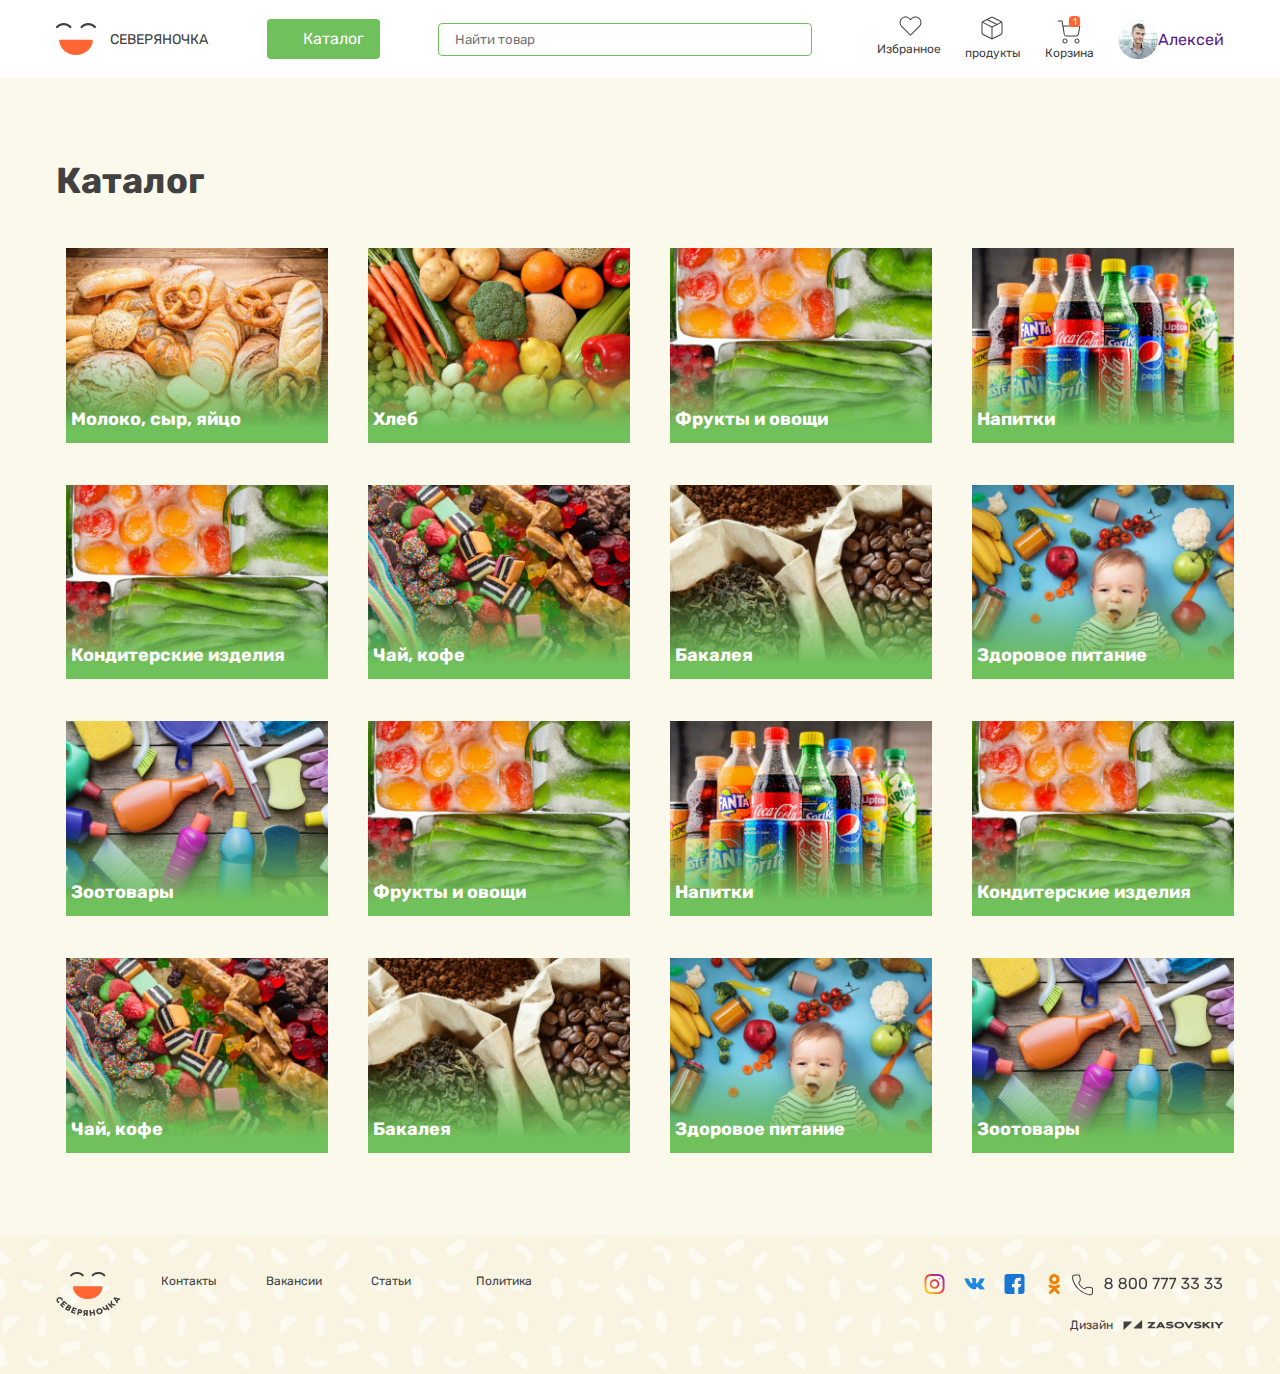
==== catigori.html @ 2631bc3a "first commit" ====
<!DOCTYPE html>
<html lang="en">
<head>
    <meta charset="UTF-8">
    <meta http-equiv="X-UA-Compatible" content="IE=edge">
    <meta name="viewport" content="width=device-width, initial-scale=1.0">
    <link
    rel="stylesheet"
    href="https://unicons.iconscout.com/release/v4.0.0/css/line.css"
  />
  <link rel="stylesheet" href="./css/compressed/caticory.min.css" />
    <title>Catigori</title>
</head>
<body>
    <header>
        <div class="container">
          <nav>
            <div class="right">
              <img src="./images/logo.svg" alt="logo" />
              <a href="./index.html">СЕВЕРЯНОЧКА</a>
            </div>
            <div class="buttton">
              <div class="toggl">
                <button id="toggle"><i class="uil uil-bars"></i></button>
                <div class="dropdown">
                  <div class="container drob1">
                    <ul class="dr1">
                      <li><a href="#">Молоко, сыр, яйцо</a></li>
                      <li><a href="#">Хлеб</a></li>
                      <li><a href="#">Фрукты и овощи</a></li>
                      <li><a href="#">Замороженные продукты</a></li>
                    </ul>
                    <ul class="dr2">
                      <li><a href="#">Напитки</a></li>
                      <li><a href="#">Кондитерские изделия</a></li>
                      <li><a href="#">Чай, кофе</a></li>
                    </ul>
                    <ul class="dr3">
                      <li><a href="#">Бакалея</a></li>
                      <li><a href="#">Здоровое питание</a></li>
                      <li><a href="#">Зоотовары</a></li>
                    </ul>
                    <ul class="dr4">
                      <li><a href="#">Непродовольственные товары</a></li>
                      <li><a href="#">Детское питание</a></li>
                      <li><a href="#">Мясо, птица, колбаса</a></li>
                    </ul>
                  </div>
                </div>
              </div>
              <a class="a1" href="#">Каталог</a>
            </div>
            <div class="input">
              <form action="#">
                <div class="input1">
                  <input type="text" placeholder="Найти товар" required  class="search-prodact" />
                </div>
              </form>
            </div>
  
            <div class="like">
              <div class="like1">
                <img src="./images/like.svg" alt="like" />
                <a href="#">Избранное</a>
              </div>
              <div class="like2">
                <img src="./images/kub.svg" alt="kub" />
                <a href="">продукты</a>
              </div>
              <div class="like3">
                <img src="./images/karzinka.svg" alt="kub" />
                <a href="">Корзина</a>
              </div>
              <div class="like4">
                <img src="./images/person.svg" alt="kub" />
                <a href="">Алексей</a>
                <i class="uil uil-angle-down"></i>
              </div>
            </div>
          </nav>
        </div>
      </header>

      <main>
        <section id="home">
            <div class="container">
              <div class="home-row">
                <div class="content">
                  <h1>Каталог</h1>
                </div>
    
                <div class="home-content1">

                </div>
              </div>
            </div>
          </section>
      </main>

      <footer>
        <div class="container">
          <div class="footer-row">
            <div class="left">
              <img src="./images/footer-logo.png" alt="logo" />
              <p>Контакты</p>
              <p>Вакансии</p>
              <p>Статьи</p>
              <p>Политика</p>
            </div>
            <div class="right">
              <img src="./images/facebook.svg" alt="instagram" />
              <img src="./images/tel.svg" alt="" />
            </div>
          </div>
          <div class="footer-end">
            <p>Дизайн</p>
            <img src="./images/zzz.svg" alt="zz" />
          </div>
        </div>
      </footer>
    <script src="./js/product.js"></script>
    <script src="./js/main.js"></script>
    <script src="./js/catigori.js"></script>
</body>
</html>
---- css/compressed/caticory.min.css ----
@import"https://fonts.googleapis.com/css2?family=Rubik&display=swap";*{margin:0;padding:0;transition:all .4s ease;scroll-behavior:smooth;font-family:"Rubik",sans-serif;outline:none}.container{max-width:1208px;margin:0 auto;padding:0 20px}a{text-decoration:none;cursor:pointer}ul{list-style-type:none}html{scroll-behavior:smooth}button{cursor:pointer}input:focus{outline:none}*,*::before,*::after{box-sizing:border-box}*:where(:not(html,iframe,canvas,svg,video,audio):not(svg *,symbol *)){display:revert}header{background:#fff;box-shadow:2px 4px 8px rgba(0,0,0,.1)}header nav{padding:16px 0;display:flex;justify-content:space-between;align-items:center}header nav .right img{max-width:40px}header nav .dropdown{display:none;top:85px;left:0;width:100%;position:absolute;background:#fff;box-shadow:0px 8px 16px rgba(0,0,0,.15)}header nav .dropdown .drob1{display:flex;justify-content:space-between}header nav .dropdown .drob1 ul{padding-bottom:10px}header nav .dropdown .drob1 li{padding-top:16px}header nav .dropdown .drob1 li a{padding-top:24px;font-style:normal;font-weight:700;font-size:16px;line-height:150%;color:#414141;transition:.5s}header nav .dropdown .drob1 li a:hover{color:#f63}header nav .buttton{display:flex;align-items:center;gap:20px;background:#70c05b;border-radius:4px;padding:8px 16px}header nav .buttton .a1{font-style:normal;font-weight:400;font-size:16px;line-height:150%;color:#fff}header nav .toggl button{border:none;background-color:rgba(0,0,0,0)}header nav .toggl i{color:#fff;font-size:25px;width:88px}header nav .like{display:flex;gap:24px}header nav .like2 img{margin-left:15px}header nav .like1 img{margin-left:22px}header nav .like1 a{display:block;font-style:normal;font-weight:400;font-size:12px;line-height:150%;display:flex;align-items:center;text-align:center;color:#414141}header nav .like3{display:flex;align-items:center;flex-direction:column;justify-content:center}header nav .like3 a{display:block;font-style:normal;font-weight:400;font-size:12px;line-height:150%;display:flex;align-items:center;text-align:center;color:#414141}header nav .like3 img{justify-content:center;align-items:center}header nav .like2 a{display:block;font-style:normal;font-weight:400;font-size:12px;line-height:150%;display:flex;align-items:center;text-align:center;color:#414141}header nav .like4{display:flex;align-items:center}header nav .input .input1{max-width:100%;width:380px}header nav .input .input1 input{max-width:100%;width:374px;padding:8px 16px;border:1px solid #70c05b;border-radius:4px}header nav .right{display:flex;align-items:center;gap:14px}header nav .right a{font-style:normal;font-weight:400;font-size:14px;color:#414141;line-height:150%}.d-blok{display:block !important}#home{background:#fbf8ec;padding-bottom:80px}#home .content{display:flex;padding-top:76px;padding-bottom:40px;justify-content:space-between;align-items:center}#home .content h1{font-style:normal;font-weight:700;font-size:36px;line-height:150%;color:#414141}#home .home-content1{display:grid;grid-template-columns:repeat(4, 1fr);grid-gap:40px}#home .home-content1 .home-card{position:relative}#home .home-content1 .card-footer{position:absolute;font-style:normal;font-weight:700;font-size:18px;line-height:150%;width:100%;height:90px;color:#fff;bottom:2px;left:10px;background:linear-gradient(180deg, rgba(112, 192, 91, 0) 0%, #70c05b 82.81%)}#home .home-content1 .card-footer p{position:absolute;bottom:10px;left:5px}#home .home-content1 .card-body img{width:100%}#home .home-content1 img{width:100%;margin-left:10px}footer{background-image:url(../../images/footer.png);background-color:#f9f4e2;background-position:center;background-repeat:no-repeat;background-size:cover;padding-bottom:40px;padding-top:37px}footer .footer-end{display:flex;gap:10px;justify-content:flex-end}footer .footer-end p{font-style:normal;font-weight:400;font-size:12px;line-height:150%;color:#414141}footer .footer-row{display:flex;justify-content:space-between;gap:175px}footer .footer-row .left{display:grid;grid-template-columns:repeat(5, 1fr);gap:40px}footer .footer-row .left p{font-style:normal;font-weight:400;font-size:12px;line-height:150%;color:#414141}@media(max-width: 1200px){.home-content1{grid-template-columns:repeat(3, 1fr) !important;text-align:center !important}}@media(max-width: 1105px){.buttton{display:none !important}.like{position:fixed !important;display:flex;justify-content:space-between;bottom:0;z-index:4;left:-1px;padding:5px;background-color:#fff;width:100%}.input1{width:100% !important}.input1 input{width:100% !important}.home-row h1{font-size:36px !important}}@media(max-width: 1000px){.hero-top .popular-card1{flex-direction:column}.footer-row{gap:20px !important;flex-direction:column}}@media(max-width: 860px){.left{grid-template-columns:repeat(3, 1fr) !important}.popular-card1{grid-template-columns:repeat(2, 1fr) !important}.popular-card{max-width:330px;flex-direction:column}.popular-card img{width:100%}}@media(max-width: 590px){.home-content1{grid-template-columns:repeat(1, 1fr) !important;margin:0 auto}.left{grid-template-columns:repeat(2, 1fr) !important}.like4{display:none !important}}@media(max-width: 500px){.home-row{flex-direction:column}.home-row h1{font-size:24px !important}.right img{margin-right:10px}.right p{display:none !important}.left{grid-template-columns:repeat(1, 1fr) !important}}
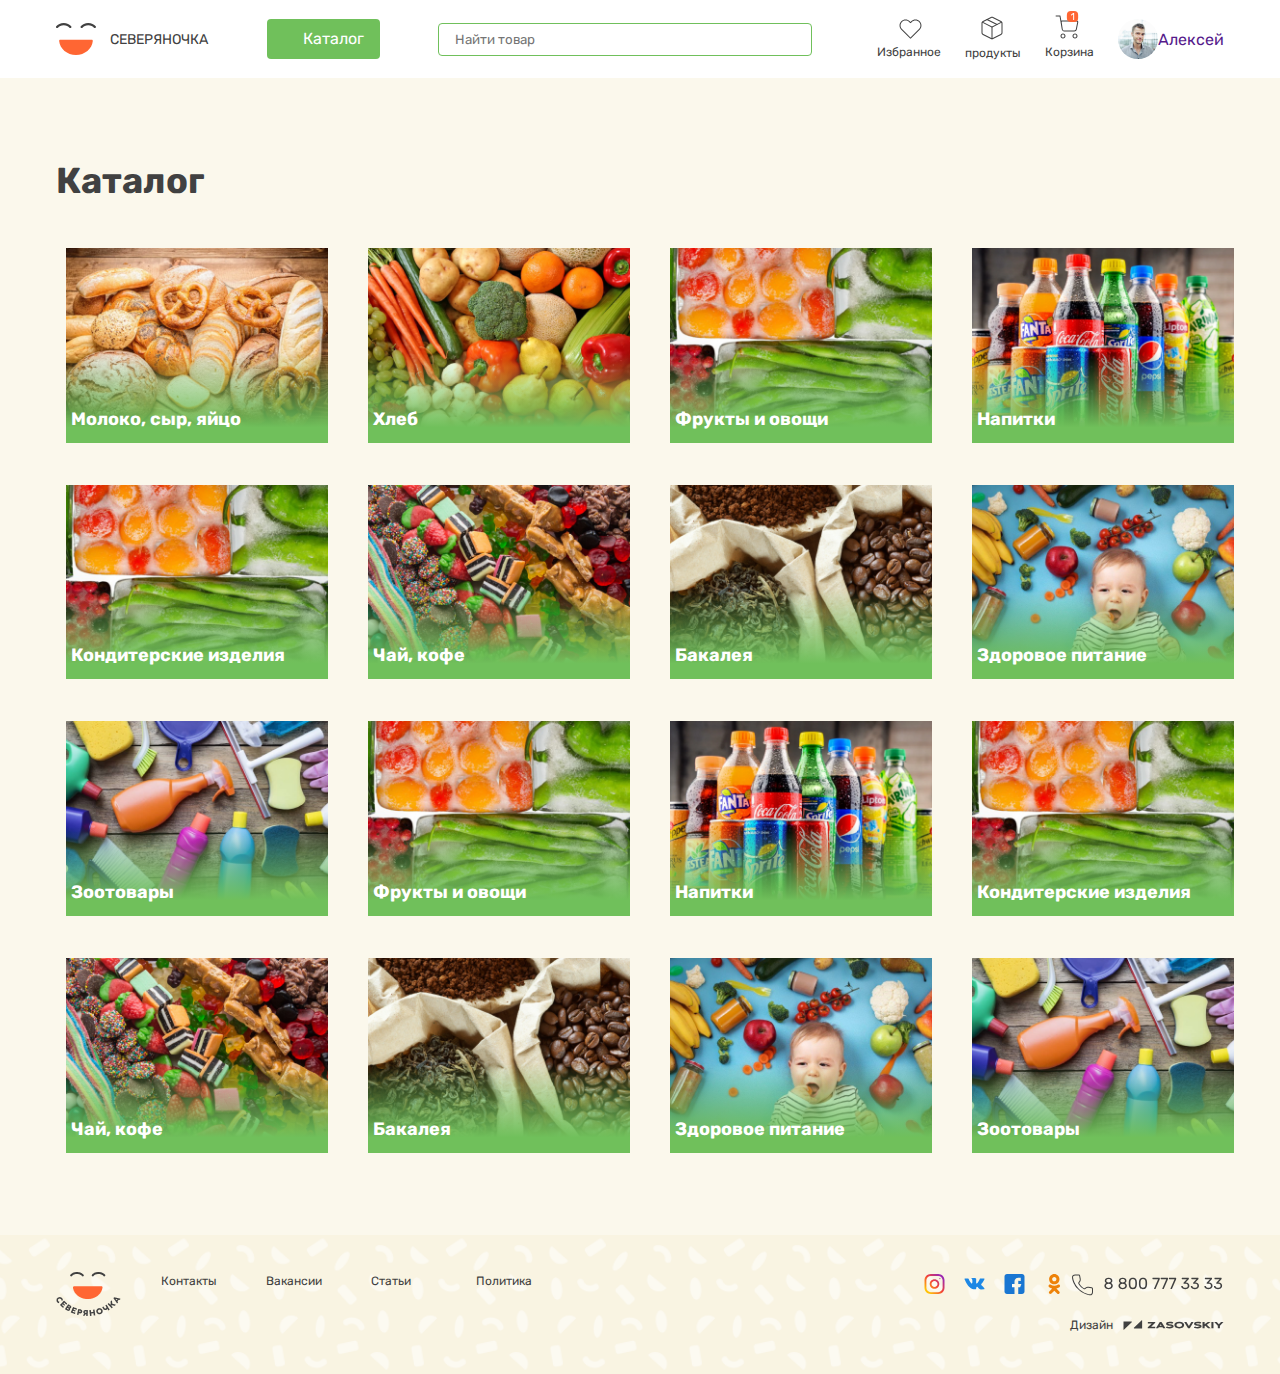
==== commit 37eeac21: "jj" ====
--- a/catigori.html
+++ b/catigori.html
@@ -59,17 +59,22 @@
             </div>
   
             <div class="like">
+        
               <div class="like1">
+                <a href="#">
                 <img src="./images/like.svg" alt="like" />
-                <a href="#">Избранное</a>
+                <p> Избранное</p>
+               </a>
               </div>
               <div class="like2">
+                <a href="">
                 <img src="./images/kub.svg" alt="kub" />
-                <a href="">продукты</a>
+               <p>продукты</p></a>
               </div>
               <div class="like3">
+                <a href="">
                 <img src="./images/karzinka.svg" alt="kub" />
-                <a href="">Корзина</a>
+                <p>Корзина</p></a>
               </div>
               <div class="like4">
                 <img src="./images/person.svg" alt="kub" />
@@ -80,7 +85,7 @@
           </nav>
         </div>
       </header>
-
+ 
       <main>
         <section id="home">
             <div class="container">
--- a/css/compressed/caticory.min.css
+++ b/css/compressed/caticory.min.css
@@ -1 +1 @@
-@import"https://fonts.googleapis.com/css2?family=Rubik&display=swap";*{margin:0;padding:0;transition:all .4s ease;scroll-behavior:smooth;font-family:"Rubik",sans-serif;outline:none}.container{max-width:1208px;margin:0 auto;padding:0 20px}a{text-decoration:none;cursor:pointer}ul{list-style-type:none}html{scroll-behavior:smooth}button{cursor:pointer}input:focus{outline:none}*,*::before,*::after{box-sizing:border-box}*:where(:not(html,iframe,canvas,svg,video,audio):not(svg *,symbol *)){display:revert}header{background:#fff;box-shadow:2px 4px 8px rgba(0,0,0,.1)}header nav{padding:16px 0;display:flex;justify-content:space-between;align-items:center}header nav .right img{max-width:40px}header nav .dropdown{display:none;top:85px;left:0;width:100%;position:absolute;background:#fff;box-shadow:0px 8px 16px rgba(0,0,0,.15)}header nav .dropdown .drob1{display:flex;justify-content:space-between}header nav .dropdown .drob1 ul{padding-bottom:10px}header nav .dropdown .drob1 li{padding-top:16px}header nav .dropdown .drob1 li a{padding-top:24px;font-style:normal;font-weight:700;font-size:16px;line-height:150%;color:#414141;transition:.5s}header nav .dropdown .drob1 li a:hover{color:#f63}header nav .buttton{display:flex;align-items:center;gap:20px;background:#70c05b;border-radius:4px;padding:8px 16px}header nav .buttton .a1{font-style:normal;font-weight:400;font-size:16px;line-height:150%;color:#fff}header nav .toggl button{border:none;background-color:rgba(0,0,0,0)}header nav .toggl i{color:#fff;font-size:25px;width:88px}header nav .like{display:flex;gap:24px}header nav .like2 img{margin-left:15px}header nav .like1 img{margin-left:22px}header nav .like1 a{display:block;font-style:normal;font-weight:400;font-size:12px;line-height:150%;display:flex;align-items:center;text-align:center;color:#414141}header nav .like3{display:flex;align-items:center;flex-direction:column;justify-content:center}header nav .like3 a{display:block;font-style:normal;font-weight:400;font-size:12px;line-height:150%;display:flex;align-items:center;text-align:center;color:#414141}header nav .like3 img{justify-content:center;align-items:center}header nav .like2 a{display:block;font-style:normal;font-weight:400;font-size:12px;line-height:150%;display:flex;align-items:center;text-align:center;color:#414141}header nav .like4{display:flex;align-items:center}header nav .input .input1{max-width:100%;width:380px}header nav .input .input1 input{max-width:100%;width:374px;padding:8px 16px;border:1px solid #70c05b;border-radius:4px}header nav .right{display:flex;align-items:center;gap:14px}header nav .right a{font-style:normal;font-weight:400;font-size:14px;color:#414141;line-height:150%}.d-blok{display:block !important}#home{background:#fbf8ec;padding-bottom:80px}#home .content{display:flex;padding-top:76px;padding-bottom:40px;justify-content:space-between;align-items:center}#home .content h1{font-style:normal;font-weight:700;font-size:36px;line-height:150%;color:#414141}#home .home-content1{display:grid;grid-template-columns:repeat(4, 1fr);grid-gap:40px}#home .home-content1 .home-card{position:relative}#home .home-content1 .card-footer{position:absolute;font-style:normal;font-weight:700;font-size:18px;line-height:150%;width:100%;height:90px;color:#fff;bottom:2px;left:10px;background:linear-gradient(180deg, rgba(112, 192, 91, 0) 0%, #70c05b 82.81%)}#home .home-content1 .card-footer p{position:absolute;bottom:10px;left:5px}#home .home-content1 .card-body img{width:100%}#home .home-content1 img{width:100%;margin-left:10px}footer{background-image:url(../../images/footer.png);background-color:#f9f4e2;background-position:center;background-repeat:no-repeat;background-size:cover;padding-bottom:40px;padding-top:37px}footer .footer-end{display:flex;gap:10px;justify-content:flex-end}footer .footer-end p{font-style:normal;font-weight:400;font-size:12px;line-height:150%;color:#414141}footer .footer-row{display:flex;justify-content:space-between;gap:175px}footer .footer-row .left{display:grid;grid-template-columns:repeat(5, 1fr);gap:40px}footer .footer-row .left p{font-style:normal;font-weight:400;font-size:12px;line-height:150%;color:#414141}@media(max-width: 1200px){.home-content1{grid-template-columns:repeat(3, 1fr) !important;text-align:center !important}}@media(max-width: 1105px){.buttton{display:none !important}.like{position:fixed !important;display:flex;justify-content:space-between;bottom:0;z-index:4;left:-1px;padding:5px;background-color:#fff;width:100%}.input1{width:100% !important}.input1 input{width:100% !important}.home-row h1{font-size:36px !important}}@media(max-width: 1000px){.hero-top .popular-card1{flex-direction:column}.footer-row{gap:20px !important;flex-direction:column}}@media(max-width: 860px){.left{grid-template-columns:repeat(3, 1fr) !important}.popular-card1{grid-template-columns:repeat(2, 1fr) !important}.popular-card{max-width:330px;flex-direction:column}.popular-card img{width:100%}}@media(max-width: 590px){.home-content1{grid-template-columns:repeat(1, 1fr) !important;margin:0 auto}.left{grid-template-columns:repeat(2, 1fr) !important}.like4{display:none !important}}@media(max-width: 500px){.home-row{flex-direction:column}.home-row h1{font-size:24px !important}.right img{margin-right:10px}.right p{display:none !important}.left{grid-template-columns:repeat(1, 1fr) !important}}+@import"https://fonts.googleapis.com/css2?family=Rubik&display=swap";*{margin:0;padding:0;transition:all .4s ease;scroll-behavior:smooth;font-family:"Rubik",sans-serif;outline:none}.container{max-width:1208px;margin:0 auto;padding:0 20px}a{text-decoration:none;cursor:pointer}ul{list-style-type:none}html{scroll-behavior:smooth}button{cursor:pointer}input:focus{outline:none}*,*::before,*::after{box-sizing:border-box}*:where(:not(html,iframe,canvas,svg,video,audio):not(svg *,symbol *)){display:revert}header{background:#fff;box-shadow:2px 4px 8px rgba(0,0,0,.1)}header nav{padding:16px 0;display:flex;justify-content:space-between;align-items:center}header nav .right img{max-width:40px}header nav .dropdown{display:none;top:85px;left:0;width:100%;position:absolute;background:#fff;box-shadow:0px 8px 16px rgba(0,0,0,.15)}header nav .dropdown .drob1{display:flex;justify-content:space-between}header nav .dropdown .drob1 ul{padding-bottom:10px}header nav .dropdown .drob1 li{padding-top:16px}header nav .dropdown .drob1 li a{padding-top:24px;font-style:normal;font-weight:700;font-size:16px;line-height:150%;color:#414141;transition:.5s}header nav .dropdown .drob1 li a:hover{color:#f63}header nav .buttton{display:flex;align-items:center;gap:20px;background:#70c05b;border-radius:4px;padding:8px 16px}header nav .buttton .a1{font-style:normal;font-weight:400;font-size:16px;line-height:150%;color:#fff}header nav .toggl button{border:none;background-color:rgba(0,0,0,0)}header nav .toggl i{color:#fff;font-size:25px;width:88px}header nav .like{display:flex;gap:24px}header nav .like2 img{margin-left:15px}header nav .like1{display:flex;flex-direction:column}header nav .like1 img{margin-top:3px;margin-left:22px}header nav .like1 p{display:block;font-style:normal;font-weight:400;font-size:12px;line-height:150%;display:flex;align-items:center;text-align:center;color:#414141}header nav .like3{display:flex;flex-direction:column}header nav .like3 img{margin-left:10px;margin-top:-5px}header nav .like3 p{display:block;font-style:normal;font-weight:400;font-size:12px;line-height:150%;display:flex;align-items:center;text-align:center;color:#414141}header nav .like3 img{justify-content:center;align-items:center}header nav .like2{display:flex;flex-direction:column}header nav .like2 p{display:block;font-style:normal;font-weight:400;font-size:12px;line-height:150%;display:flex;align-items:center;text-align:center;color:#414141}header nav .like4{display:flex;align-items:center}header nav .input .input1{max-width:100%;width:380px}header nav .input .input1 input{max-width:100%;width:374px;padding:8px 16px;border:1px solid #70c05b;border-radius:4px}header nav .right{display:flex;align-items:center;gap:14px}header nav .right a{font-style:normal;font-weight:400;font-size:14px;color:#414141;line-height:150%}.d-blok{display:block !important}#home{background:#fbf8ec;padding-bottom:80px}#home .content{display:flex;padding-top:76px;padding-bottom:40px;justify-content:space-between;align-items:center}#home .content h1{font-style:normal;font-weight:700;font-size:36px;line-height:150%;color:#414141}#home .home-content1{display:grid;grid-template-columns:repeat(4, 1fr);grid-gap:40px}#home .home-content1 .home-card{position:relative}#home .home-content1 .card-footer{position:absolute;font-style:normal;font-weight:700;font-size:18px;line-height:150%;width:100%;height:90px;color:#fff;bottom:2px;left:10px;background:linear-gradient(180deg, rgba(112, 192, 91, 0) 0%, #70c05b 82.81%)}#home .home-content1 .card-footer p{position:absolute;bottom:10px;left:5px}#home .home-content1 .card-body img{width:100%}#home .home-content1 img{width:100%;margin-left:10px}footer{background-image:url(../../images/footer.png);background-color:#f9f4e2;background-position:center;background-repeat:no-repeat;background-size:cover;padding-bottom:40px;padding-top:37px}footer .footer-end{display:flex;gap:10px;justify-content:flex-end}footer .footer-end p{font-style:normal;font-weight:400;font-size:12px;line-height:150%;color:#414141}footer .footer-row{display:flex;justify-content:space-between;gap:175px}footer .footer-row .left{display:grid;grid-template-columns:repeat(5, 1fr);gap:40px}footer .footer-row .left p{font-style:normal;font-weight:400;font-size:12px;line-height:150%;color:#414141}@media(max-width: 1200px){.home-content1{grid-template-columns:repeat(3, 1fr) !important;text-align:center !important}}@media(max-width: 1105px){.buttton{display:none !important}.like{position:fixed !important;display:flex;justify-content:space-between;bottom:0;z-index:4;left:-1px;padding:5px;background-color:#fff;width:100%}.input1{width:100% !important}.input1 input{width:100% !important}.home-row h1{font-size:36px !important}}@media(max-width: 1000px){.hero-top .popular-card1{flex-direction:column}.footer-row{gap:20px !important;flex-direction:column}}@media(max-width: 860px){.left{grid-template-columns:repeat(3, 1fr) !important}.popular-card1{grid-template-columns:repeat(2, 1fr) !important}.popular-card{max-width:330px;flex-direction:column}.popular-card img{width:100%}}@media(max-width: 590px){.home-content1{grid-template-columns:repeat(1, 1fr) !important;margin:0 auto}.left{grid-template-columns:repeat(2, 1fr) !important}.like4{display:none !important}}@media(max-width: 500px){.home-row{flex-direction:column}.home-row h1{font-size:24px !important}.right img{margin-right:10px}.right p{display:none !important}.left{grid-template-columns:repeat(1, 1fr) !important}}